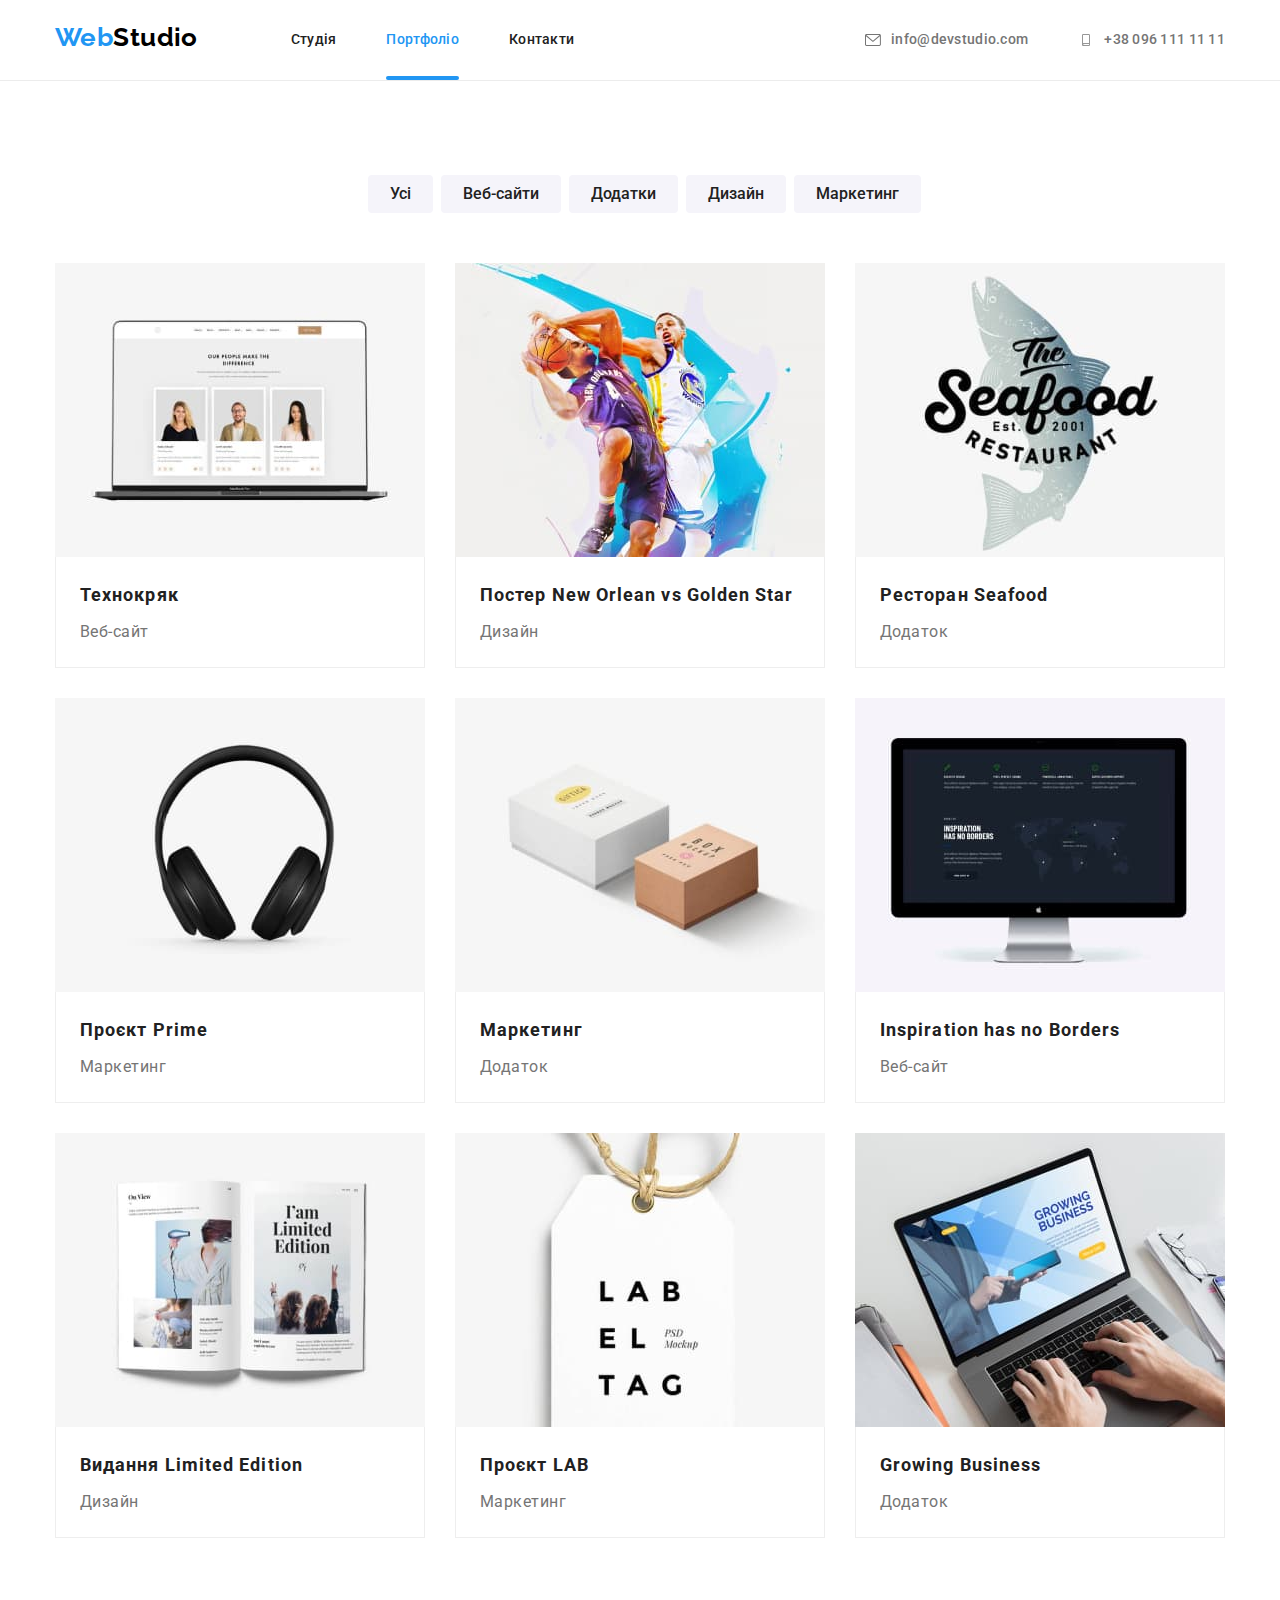
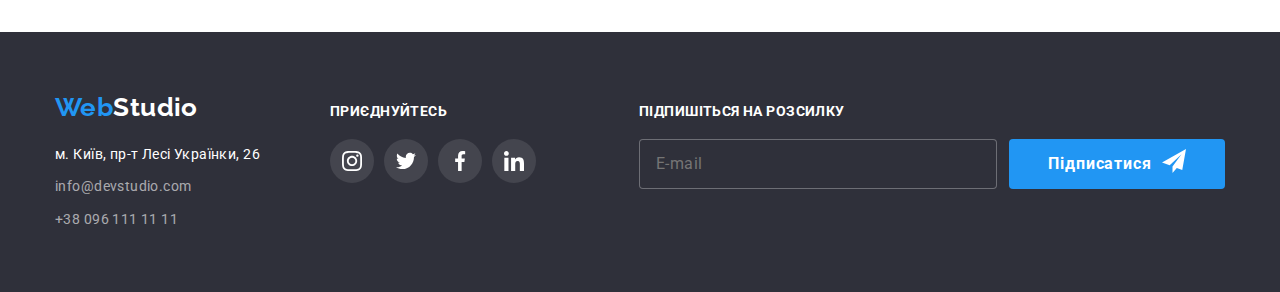
==== portfolio.html @ e869da14 "first commit" ====
<!DOCTYPE html>
<html lang="uk">
  <head>
    <meta charset="UTF-8" />
    <meta http-equiv="X-UA-Compatible" content="IE=edge" />
    <meta name="viewport" content="width=device-width, initial-scale=1.0" />
    <link rel="preconnect" href="https://fonts.googleapis.com">
    <link rel="preconnect" href="https://fonts.gstatic.com" crossorigin>
    <link href="https://fonts.googleapis.com/css2?family=Raleway:wght@700&family=Roboto:wght@400;500;700&display=swap"
        rel="stylesheet">
    <title>Portfolio</title>
    <link rel="stylesheet" href="https://cdnjs.cloudflare.com/ajax/libs/modern-normalize/1.0.0/modern-normalize.min.css" />
    <link rel="stylesheet" href="./css/main.min.css">
    <header class="border">
      <div class="container navigation">
        <nav class="navigation">
          <a href="/index.html" class="logo" lang="en">
            <span class="web">Web</span><span class="studio">Studio</span></a>
          <ul class="site-nav navigation">
            <li class="item">
              <a href="index.html" class="link">Студія</a>
            </li>
            <li class="item">
              <a href="portfolio.html" class="link current">Портфоліо</a>
            </li>
            <li class="item"><a href="" class="link">Контакти</a></li>
          </ul>
        </nav>
        <ul class="nav-contacts navigation">
          <li class="item">
            <a href="mailto:info@devstudio.com" class="link">
              <svg class="envelope" width="16px" height="12px">
                <use href="./img/sprite.svg#icon-envelope"></use>
              </svg>
              info@devstudio.com</a>
          </li>
          <li class="item">
            <a href="tel:+380961111111" class="link">
              <svg viewBox="0 0 100 100" width="16" height="12" class="icon icon-smartphone">
                <use xlink:href="./img/sprite.svg#icon-smartphone"></use>
              </svg>
              +38 096 111 11 11</a>
          </li>
        </ul>
      </div>
    </header>
    <!--Portfolio-->
    <main class="section">
      <div class="container">
      <h1 hidden>Наші роботи</h1>
      <ul class="portfolio-buttons">
        <li><button type="button" class="portfolio-button">Усі</button></li>
        <li><button type="button" class="portfolio-button">Веб-сайти</button></li>
        <li><button type="button" class="portfolio-button">Додатки</button></li>
        <li><button type="button" class="portfolio-button">Дизайн</button></li>
        <li><button type="button" class="portfolio-button">Маркетинг</button></li>
      </ul>
      <ul class="portfolio-container">
        <li class="portfolio-element">
          <a href="" class="portfolio-link">
            <div class="portfolio-image">
          <img src="./img/portfolio-1.jpg" alt="portfolio-1" width="370" />
          <div class="text-focus">
            <p> Ресурс пропонує комплексні пропозиції з різним рівнем функціоналу та сервісів. Все це дозволить відвідувачу отримати
            вичерпні відомості про компанію чи приватну особу.</p>
          </div>
        </div>
          <div class="example">
          <h2 class="example-title">Технокряк</h2>
          <p class="example-text">Веб-сайт</p>
          </div></a>
        </li>
        <li class="portfolio-element">
          <a href="" class="portfolio-link">
            <div class="portfolio-image">
          <img src="./img/portfolio-2.jpg" alt="portfolio-2" width="370" />
        <div class="text-focus">
          <p> Ресурс пропонує комплексні пропозиції з різним рівнем функціоналу та сервісів. Все це дозволить відвідувачу
            отримати
            вичерпні відомості про компанію чи приватну особу.</p>
        </div>
        </div>
          <div class="example">
          <h2 class="example-title">Постер New Orlean vs Golden Star</h2>
          <p class="example-text">Дизайн</p>
          </div></a>
        </li>
        <li class="portfolio-element">
          <a href="" class="portfolio-link">
            <div class="portfolio-image">
          <img src="./img/portfolio-3.jpg" alt="portfolio-3" width="370" />
          
        <div class="text-focus">
          <p> Ресурс пропонує комплексні пропозиції з різним рівнем функціоналу та сервісів. Все це дозволить відвідувачу
            отримати
            вичерпні відомості про компанію чи приватну особу.</p>
        </div>
      </div>
          <div class="example">
          <h2 class="example-title">Ресторан Seafood</h2>
          <p class="example-text">Додаток</p>
          </div></a>
        </li>
        <li class="portfolio-element">
          <a href="" class="portfolio-link">
            <div class="portfolio-image">
          <img src="./img/portfolio-4.jpg" alt="portfolio-4" width="370" />
          <div class="text-focus">
            <p> Ресурс пропонує комплексні пропозиції з різним рівнем функціоналу та сервісів. Все це дозволить відвідувачу
              отримати
              вичерпні відомості про компанію чи приватну особу.</p>
          </div></div>
          <div class="example">
          <h2 class="example-title">Проєкт Prime</h2>
          <p class="example-text">Маркетинг</p>
          </div></a>
        </li>
        <li class="portfolio-element">
          <a href="" class="portfolio-link">
            <div class="portfolio-image">
          <img src="./img/portfolio-5.jpg" alt="portfolio-5" width="370" />
          <div class="text-focus">
            <p> Ресурс пропонує комплексні пропозиції з різним рівнем функціоналу та сервісів. Все це дозволить відвідувачу
              отримати
              вичерпні відомості про компанію чи приватну особу.</p>
          </div></div>
          <div class="example">
          <h2 class="example-title">Маркетинг</h2>
          <p class="example-text">Додаток</p>
          </div></a>
        </li>
        <li class="portfolio-element">
          <a href="" class="portfolio-link">
            <div class="portfolio-image">
          <img src="./img/portfolio-6.jpg" alt="portfolio-6" width="370" />
          <div class="text-focus">
            <p> Ресурс пропонує комплексні пропозиції з різним рівнем функціоналу та сервісів. Все це дозволить відвідувачу
              отримати
              вичерпні відомості про компанію чи приватну особу.</p>
          </div></div>
          <div class="example">
          <h2 class="example-title">Inspiration has no Borders</h2>
          <p class="example-text">Веб-сайт</p>
          </div></a>
        </li>
        <li class="portfolio-element">
          <a href="" class="portfolio-link">
            <div class="portfolio-image">
          <img src="./img/portfolio-7.jpg" alt="portfolio-7" width="370" />
          <div class="text-focus">
            <p> Ресурс пропонує комплексні пропозиції з різним рівнем функціоналу та сервісів. Все це дозволить відвідувачу
              отримати
              вичерпні відомості про компанію чи приватну особу.</p>
          </div></div>
          <div class="example">
          <h2 class="example-title">Видання Limited Edition</h2>
          <p class="example-text">Дизайн</p>
          </div></a>
        </li>
        <li class="portfolio-element">
          <a href="" class="portfolio-link">
            <div class="portfolio-image">
          <img src="./img/portfolio-8.jpg" alt="portfolio-8" width="370" />
          <div class="text-focus">
            <p> Ресурс пропонує комплексні пропозиції з різним рівнем функціоналу та сервісів. Все це дозволить відвідувачу
              отримати
              вичерпні відомості про компанію чи приватну особу.</p>
          </div></div>
          <div class="example">
          <h2 class="example-title">Проєкт LAB</h2>
          <p class="example-text">Маркетинг</p>
          </div></a>
        </li>
        <li class="portfolio-element">
          <a href="" class="portfolio-link">
            <div class="portfolio-image">
          <img src="./img/portfolio-9.jpg" alt="portfolio-9" width="370" />
          <div class="text-focus">
            <p> Ресурс пропонує комплексні пропозиції з різним рівнем функціоналу та сервісів. Все це дозволить відвідувачу
              отримати
              вичерпні відомості про компанію чи приватну особу.</p>
          </div></div>
          <div class="example">
          <h2 class="example-title">Growing Business</h2>
          <p class="example-text">Додаток</p>
          </div></a>
        </li>
      </ul>
      </div>
    </main>
    <!--Contacts-->
    <footer class="footer">
      <div class="container">
        <div class="footer__container">
          <div class="footer__contacts">
            <a href="/index.html" class="footer__logo" lang="en">
              <span class="web">Web</span><span class="footer-studio">Studio</span></a>
            <address>
              <ul>
                <li class="footer__contact">
                  <a href="https://goo.gl/maps/wk6n3xBfWeeEz1HY8" target="_blank" rel="noopener nofollow noreferrer"
                    class="address">
                    м. Київ, пр-т Лесі Українки, 26</a>
                </li>
                <li class="footer__contact">
                  <a href="mailto:info@devstudio.com" class="footer__link">info@devstudio.com</a>
                </li>
                <li class="footer__contact">
                  <a href="tel:+380961111111" class="footer__link">+38 096 111 11 11</a>
                </li>
              </ul>
            </address>
          </div>
          <div class="connect">
            <p class="connect__title">Приєднуйтесь</p>
            <div class="connect__container">
              <ul class="connect__items list">
                <li>
                  <button class="connect__button">
                    <svg class="connect__icon">
                      <use href="./img/sprite.svg#icon-instagram"></use>
                    </svg>
                  </button>
                </li>
                <li>
                  <button class="connect__button">
                    <svg class="connect__icon">
                      <use href="./img/sprite.svg#icon-twitter"></use>
                    </svg>
                  </button>
                </li>
                <li>
                  <button class="connect__button">
                    <svg class="connect__icon">
                      <use href="./img/sprite.svg#icon-facebook"></use>
                    </svg>
                  </button>
                </li>
                <li>
                  <button class="connect__button">
                    <svg class="connect__icon">
                      <use href="./img/sprite.svg#icon-linkedin"></use>
                    </svg>
                  </button>
                </li>
              </ul>
            </div>
          </div>
          <div class="subscribe">
            <p class="connect__title">Підпишіться на розсилку</p>
            <form action="" class="footer__subscription">
              <label for="email"></label>
              <input type="email" name="e-mail" id="e-mail" required placeholder="E-mail" />
              <button type="submit" class="subscribe__btn">
                Підписатися
                <svg width="24" height="24">
                  <use href="./img/sprite.svg#icon-icon-send"></use>
                </svg>
              </button>
            </form>
          </div>
        </div>
      </div>
    </footer>
  </body>
</html>
---- css/main.min.css ----
:root{--primary-text-color: #757575;--title-text-color: #212121;--white-text-color: #ffffff;--accent-color: #2196f3;--primary-background-color: #ffffff;--second-bcg-color: #f5f4fa;--secondary-bcg-studio: #2f303a;--secondary-text-color: #000000}h1,h2,h3,h4,h5,h6,ul,p{margin:0}ul{padding-left:0}body{background-color:var(--primary-background-color);color:var(--primary-text-color);font-family:Roboto,sans-serif;font-size:14px;letter-spacing:.03em}ul{list-style:none}a{text-decoration:none}.container{width:1200px;margin:0 auto;padding-left:15px;padding-right:15px}.section{padding-top:94px;padding-bottom:94px}.button{font-size:16px;font-weight:700;line-height:1.88;display:block;margin:0 auto;padding-top:10px;padding-bottom:10px;background-color:var(--accent-color);font-family:inherit;width:216px;letter-spacing:.06em;color:var(--primary-background-color);border:var(--accent-color);border-radius:4px;cursor:pointer}.border{border-bottom:solid 1px #ececec}.logo{font-size:26px;font-weight:700;line-height:1.19;display:block;font-family:Raleway,sans-serif;-webkit-text-decoration-line:none;text-decoration-line:none;padding-top:19px;padding-bottom:25px}.web{color:var(--accent-color)}.studio{color:var(--secondary-text-color)}.navigation{display:-webkit-box;display:-ms-flexbox;display:flex;-webkit-box-align:center;-ms-flex-align:center;align-items:center}.site-nav .item:not(:last-child){margin-right:50px}.site-nav{margin-left:93px}.site-nav .link{display:-webkit-box;display:-ms-flexbox;display:flex;position:relative;padding-top:32px;padding-bottom:32px;color:var(--title-text-color);font-weight:500;line-height:1.14;letter-spacing:.02em}.site-nav .link:hover,.site-nav .link:focus,.nav-contacts .link:hover,.nav-contacts .link:focus{color:var(--accent-color);-webkit-transition:color 250ms cubic-bezier(0.4, 0, 0.2, 1);transition:color 250ms cubic-bezier(0.4, 0, 0.2, 1)}.link.current::after{content:"";display:block;position:absolute;left:0;bottom:0;width:100%;height:4px;background-color:var(--accent-color);border-radius:2px}.site-nav .link.current{color:var(--accent-color)}.nav-contacts{display:-webkit-box;display:-ms-flexbox;display:flex;margin-left:auto}.nav-contacts .item+.item{margin-left:50px}.nav-contacts .link{display:-webkit-box;display:-ms-flexbox;display:flex;font-weight:500;line-height:1.14;letter-spacing:.02em;-webkit-box-align:center;-ms-flex-align:center;align-items:center;color:var(--primary-text-color)}.nav-contacts .link svg{fill:var(--primary-text-color);margin-right:10px}.nav-contacts .link:hover svg{fill:var(--accent-color)}.hero-section{max-width:1600px;height:600px;margin-left:auto;margin-right:auto;background-position:center;background-image:-webkit-gradient(linear, left top, right top, from(rgba(47, 48, 58, 0.4)), to(rgba(47, 48, 58, 0.4))),url(../img/hero-background.jpg);background-image:linear-gradient(to right, rgba(47, 48, 58, 0.4), rgba(47, 48, 58, 0.4)),url(../img/hero-background.jpg);background-repeat:no-repeat;background-position:center;background-size:cover;background-color:var(--secondary-bcg-studio)}.hero-wrap{padding-top:200px;padding-bottom:200px}.hero-title{font-size:44px;font-weight:900;line-height:1.36;width:696px;text-align:center;letter-spacing:.06em;text-transform:uppercase;color:var(--primary-background-color);margin:0 auto;margin-bottom:30px}.benefits{display:-webkit-box;display:-ms-flexbox;display:flex;gap:30px}.benefits__icon{display:-webkit-box;display:-ms-flexbox;display:flex;margin-bottom:30px;-webkit-box-align:center;-ms-flex-align:center;align-items:center;-webkit-box-pack:center;-ms-flex-pack:center;justify-content:center;width:270px;height:120px;background-color:var(--second-bcg-color)}.benefits__title{font-size:14px;font-weight:700;line-height:1.14;margin-bottom:10px;letter-spacing:.03em;text-transform:uppercase;color:var(--title-text-color)}.benefits__text{font-weight:400;line-height:1.71;letter-spacing:.03em;color:var(--primary-text-color)}.samples{padding-top:0px}.samples__title,.team__title,.clients__title{font-size:36px;font-weight:700;line-height:1.67;margin-bottom:50px;text-align:center;letter-spacing:.03em;color:var(--title-text-color)}.samples__image{display:-webkit-box;display:-ms-flexbox;display:flex;gap:30px}img{display:block;max-width:100%;height:auto}.samples__block{display:block;position:relative}.samples__text{display:-webkit-box;display:-ms-flexbox;display:flex;-webkit-box-pack:center;-ms-flex-pack:center;justify-content:center;-webkit-box-align:center;-ms-flex-align:center;align-items:center;position:absolute;bottom:0;right:0;width:100%;height:70px;font-weight:700;color:var(--primary-background-color);background:rgba(47,48,58,.8);text-transform:uppercase}.team__members{display:-webkit-box;display:-ms-flexbox;display:flex;gap:30px}.team{background-color:var(--second-bcg-color)}.member{padding-top:30px;padding-bottom:30px}.member__title{font-size:16px;font-weight:500;line-height:1.19;display:block;margin-bottom:10px;letter-spacing:.03em;text-align:center;color:var(--title-text-color)}.member__position{font-size:16px;font-weight:400;line-height:1.19;display:block;margin-bottom:16px;letter-spacing:.03em;text-align:center;color:var(--primary-text-color)}.team__item{background-color:var(--primary-background-color);-webkit-box-shadow:0px 1px 3px rgba(0,0,0,.12),0px 1px 1px rgba(0,0,0,.14),0px 2px 1px rgba(0,0,0,.2);box-shadow:0px 1px 3px rgba(0,0,0,.12),0px 1px 1px rgba(0,0,0,.14),0px 2px 1px rgba(0,0,0,.2);border-radius:0px 0px 4px 4px}.social{display:-webkit-box;display:-ms-flexbox;display:flex;-webkit-box-pack:center;-ms-flex-pack:center;justify-content:center}.social__icon{display:-webkit-box;display:-ms-flexbox;display:flex;-webkit-box-align:center;-ms-flex-align:center;align-items:center}.social__icon:not(:first-child){margin-left:10px}.social__link{display:-webkit-box;display:-ms-flexbox;display:flex;width:44px;height:44px;background:var(--primary-background-color);border-radius:50%;-webkit-box-pack:center;-ms-flex-pack:center;justify-content:center}.social__link:hover{background-color:var(--accent-color);-webkit-transition:background-color 250ms cubic-bezier(0.4, 0, 0.2, 1);transition:background-color 250ms cubic-bezier(0.4, 0, 0.2, 1)}.social__link svg{fill:#afb1b8}.social__link:hover svg{fill:var(--primary-background-color);-webkit-transition:fill 250ms cubic-bezier(0.4, 0, 0.2, 1);transition:fill 250ms cubic-bezier(0.4, 0, 0.2, 1)}.clients{display:-webkit-box;display:-ms-flexbox;display:flex;-webkit-box-pack:center;-ms-flex-pack:center;justify-content:center}.clients__logo{display:-webkit-box;display:-ms-flexbox;display:flex;-webkit-box-pack:center;-ms-flex-pack:center;justify-content:center;-webkit-box-align:center;-ms-flex-align:center;align-items:center;margin-right:30px;width:170px;height:92px;border:1px solid #afb1b8;border-radius:3px}.clients__logo svg{fill:#afb1b8}.clients__logo:hover{border:1px solid var(--accent-color);-webkit-transition:border 250ms cubic-bezier(0.4, 0, 0.2, 1);transition:border 250ms cubic-bezier(0.4, 0, 0.2, 1)}.clients__logo:hover svg,.clients__logo:focus svg{fill:var(--accent-color);-webkit-transition:fill 250ms cubic-bezier(0.4, 0, 0.2, 1);transition:fill 250ms cubic-bezier(0.4, 0, 0.2, 1)}.clients__logo.current svg{color:var(--accent-color)}.footer__logo{font-size:26px;font-weight:700;line-height:1.19;display:block;margin-bottom:20px;font-family:Raleway,sans-serif;-webkit-text-decoration-line:none;text-decoration-line:none}.footer-studio{color:var(--primary-background-color)}.footer__container{display:-webkit-box;display:-ms-flexbox;display:flex;-webkit-box-align:baseline;-ms-flex-align:baseline;align-items:baseline}.footer{background-color:#2f303a;padding-top:60px;padding-bottom:60px}.footer__contact{margin-bottom:9px}.footer__contact:last-child{margin-bottom:0}.address{font-style:normal;font-weight:400;line-height:1.71;letter-spacing:.03em;color:var(--primary-background-color)}.footer__link{font-style:normal;font-weight:400;line-height:1.71;letter-spacing:.03em;color:rgba(255,255,255,.6);text-decoration:none}.footer__link .link:hover,.footer__link .link:focus{color:var(--primary-bcg-color)}.connect{margin-left:70px}.connect__container{display:-webkit-box;display:-ms-flexbox;display:flex;width:205px;height:45px;margin-top:20px}.connect__items{display:-webkit-box;display:-ms-flexbox;display:flex;gap:10px}.connect__title{display:block;margin-bottom:20px;font-weight:700;color:var(--primary-background-color);text-transform:uppercase}.connect__icon{height:20px;width:20px;fill:#fff}.connect__button{display:-webkit-box;display:-ms-flexbox;display:flex;-webkit-box-align:center;-ms-flex-align:center;align-items:center;-webkit-box-pack:center;-ms-flex-pack:center;justify-content:center;width:44px;height:44px;border:0px;border-radius:50%;background-color:rgba(255,255,255,.1);-webkit-transition:background-color 250ms cubic-bezier(0.4, 0, 0.2, 1),color 250ms cubic-bezier(0.4, 0, 0.2, 1);transition:background-color 250ms cubic-bezier(0.4, 0, 0.2, 1),color 250ms cubic-bezier(0.4, 0, 0.2, 1)}.connect__button:hover,.connect__button:focus{background-color:var(--accent-color)}.backdrop{position:fixed;top:0;left:0;width:100%;height:100%;background-color:rgba(0,0,0,.2);opacity:1;-webkit-transition:opacity 250ms cubic-bezier(0.4, 0, 0.2, 1);transition:opacity 250ms cubic-bezier(0.4, 0, 0.2, 1)}.backdrop.is-hidden{visibility:hidden;pointer-events:none;-webkit-transition:visibility 250ms cubic-bezier(0.4, 0, 0.2, 1);transition:visibility 250ms cubic-bezier(0.4, 0, 0.2, 1)}.backdrop.is-hidden .modal{-webkit-transform:translate(-50%, -50%) scale(0.9);transform:translate(-50%, -50%) scale(0.9)}.modal{position:absolute;top:50%;left:50%;min-width:528px;min-height:581px;padding:40px;background-color:var(--primary-background-color);border-radius:4px;-webkit-transform:translate(-50%, -50%) scale(1);transform:translate(-50%, -50%) scale(1);-webkit-transition:-webkit-transform 250ms cubic-bezier(0.4, 0, 0.2, 1);transition:-webkit-transform 250ms cubic-bezier(0.4, 0, 0.2, 1);transition:transform 250ms cubic-bezier(0.4, 0, 0.2, 1);transition:transform 250ms cubic-bezier(0.4, 0, 0.2, 1), -webkit-transform 250ms cubic-bezier(0.4, 0, 0.2, 1)}.modal-title{display:block;margin-bottom:12px;font-size:20px;font-weight:700;line-height:1.15;letter-spacing:.03em;text-align:center;color:#212121}.close-button{position:absolute;top:8px;right:8px;width:30px;height:30px;border-radius:50%;display:-webkit-box;display:-ms-flexbox;display:flex;-webkit-box-pack:center;-ms-flex-pack:center;justify-content:center;-webkit-box-align:center;-ms-flex-align:center;align-items:center;cursor:pointer;background:var(--primary-background-color);border:1px solid rgba(0,0,0,.1)}.close-button:hover,.close-button:focus{background:var(--accent-color)}.form-element{display:-webkit-box;display:-ms-flexbox;display:flex;-webkit-box-orient:vertical;-webkit-box-direction:normal;-ms-flex-direction:column;flex-direction:column;margin-bottom:10px;font-family:Roboto;font-size:12px;line-height:1.17;letter-spacing:.01em;text-align:left}.form-element label{margin-bottom:4px}.form-element input,textarea{height:40px;border:1px solid rgba(33,33,33,.2);border-radius:4px;padding-left:42px;outline:none;width:100%}.form-element input:focus{border:1px solid var(--accent-color);-webkit-transition:border 250ms cubic-bezier(0.4, 0, 0.2, 1);transition:border 250ms cubic-bezier(0.4, 0, 0.2, 1)}.form-element input:focus+svg{fill:var(--accent-color);-webkit-transition:fill 250ms cubic-bezier(0.4, 0, 0.2, 1);transition:fill 250ms cubic-bezier(0.4, 0, 0.2, 1)}.form-element textarea:focus{border:1px solid var(--accent-color);-webkit-transition:border 250ms cubic-bezier(0.4, 0, 0.2, 1);transition:border 250ms cubic-bezier(0.4, 0, 0.2, 1)}.input-wrap{position:relative}.input-wrap svg{position:absolute;top:50%;left:12px;-webkit-transform:translateY(-50%);transform:translateY(-50%)}.comment{height:120px;resize:none;padding-left:16px;padding-top:12px;padding-right:16px;padding-bottom:12px}.submit-btn{display:block;margin:0 auto;padding-top:10px;padding-bottom:10px;background-color:#188ce8;font-family:inherit;font-weight:700;font-size:16px;line-height:1.88;width:200px;letter-spacing:.06em;color:var(--primary-background-color);border:#188ce8;border-radius:4px;cursor:pointer}.accept{display:-webkit-box;display:-ms-flexbox;display:flex;-webkit-box-pack:center;-ms-flex-pack:center;justify-content:center;-webkit-box-align:center;-ms-flex-align:center;align-items:center;margin-top:20px;margin-bottom:30px}.conditions{display:block;margin-left:8px;color:var(--accent-color);text-decoration:underline}.visually-hidden{position:absolute;white-space:nowrap;width:1px;height:1px;overflow:hidden;border:0;padding:0;clip:rect(0 0 0 0);-webkit-clip-path:inset(50%);clip-path:inset(50%);margin:-1px}.checkbox{display:-webkit-box;display:-ms-flexbox;display:flex;-webkit-box-align:center;-ms-flex-align:center;align-items:center;margin-right:8px;border:2px solid var(--title-text-color);width:16px;height:15px;border-radius:3px;fill:var(--white-text-color)}.div-conditions{display:-webkit-box;display:-ms-flexbox;display:flex;-webkit-box-align:center;-ms-flex-align:center;align-items:center;-webkit-box-pack:center;-ms-flex-pack:center;justify-content:center}.accept input:checked+label .checkbox{background:var(--accent-color);border:2px solid var(--accent-color);fill:var(--primary-background-color)}.subscribe{margin-left:auto}.footer__subscription{display:-webkit-box;display:-ms-flexbox;display:flex}.footer__subscription input{margin-right:12px;padding-left:16px;width:358px;height:50px;font-family:Roboto;font-size:16px;line-height:1.25;letter-spacing:.03em;text-align:left;background:var(--secondary-bcg-studio);color:rgba(255,255,255,.6);border:1px solid rgba(255,255,255,.3);border-radius:4px;outline:none}.subscribe__btn{display:-webkit-box;display:-ms-flexbox;display:flex;text-align:center;-webkit-box-pack:center;-ms-flex-pack:center;justify-content:center;margin:0 auto;padding-top:10px;padding-bottom:10px;background-color:var(--accent-color);font-family:inherit;font-weight:700;font-size:16px;line-height:1.88;width:216px;letter-spacing:.06em;color:var(--primary-background-color);border:var(--accent-color);border-radius:4px;cursor:pointer;fill:var(--primary-background-color)}.subscribe__btn svg{margin-left:10px}.portfolio-button{font-size:16px;font-weight:500;line-height:1.62;color:var(--title-text-color);background:var(--second-bcg-color);border:var(--second-bcg-color);border-radius:4px;cursor:pointer;-webkit-transition:background-color 250ms cubic-bezier(0.4, 0, 0.2, 1),color 250ms cubic-bezier(0.4, 0, 0.2, 1);transition:background-color 250ms cubic-bezier(0.4, 0, 0.2, 1),color 250ms cubic-bezier(0.4, 0, 0.2, 1)}.portfolio-button{margin-left:8px;padding-top:6px;padding-bottom:6px;padding-left:22px;padding-right:22px}.portfolio-button:hover,.portfolio-button:focus{background-color:var(--accent-color);color:var(--primary-background-color);border:var(--accent-color)}.portfolio-button:hover,.portfolio-button:focus{-webkit-box-shadow:0 2px 2px 0 rgba(0,0,0,.12),0 1px 2px 0 rgba(0,0,0,.08),0 3px 1px 0 rgba(0,0,0,.1);box-shadow:0 2px 2px 0 rgba(0,0,0,.12),0 1px 2px 0 rgba(0,0,0,.08),0 3px 1px 0 rgba(0,0,0,.1)}.portfolio-buttons{display:-webkit-box;display:-ms-flexbox;display:flex;margin-bottom:50px;-webkit-box-align:center;-ms-flex-align:center;align-items:center;-webkit-box-pack:center;-ms-flex-pack:center;justify-content:center}.portfolio-container{display:-webkit-box;display:-ms-flexbox;display:flex;-ms-flex-wrap:wrap;flex-wrap:wrap;gap:30px}.portfolio-link{display:block;overflow:hidden}.portfolio-link:hover{-webkit-box-shadow:1px 4px 6px 0 rgba(0,0,0,.1607843137),0 4px 4px 0 rgba(0,0,0,.0588235294),0 1px 1px 0 rgba(0,0,0,.1215686275);box-shadow:1px 4px 6px 0 rgba(0,0,0,.1607843137),0 4px 4px 0 rgba(0,0,0,.0588235294),0 1px 1px 0 rgba(0,0,0,.1215686275)}.portfolio-image{display:block;position:relative;overflow:hidden}.text-focus{display:-webkit-box;display:-ms-flexbox;display:flex;-webkit-box-pack:center;-ms-flex-pack:center;justify-content:center;-webkit-box-align:center;-ms-flex-align:center;align-items:center;position:absolute;bottom:0;right:0;width:100%;height:100%;padding-left:24px;padding-right:24px;font-size:18px;line-height:1.56;letter-spacing:.03em;color:var(--primary-background-color);background:rgba(33,150,243,.9);-webkit-transform:translateY(100%);transform:translateY(100%);-webkit-transition:-webkit-transform 250ms cubic-bezier(0.4, 0, 0.2, 1);transition:-webkit-transform 250ms cubic-bezier(0.4, 0, 0.2, 1);transition:transform 250ms cubic-bezier(0.4, 0, 0.2, 1);transition:transform 250ms cubic-bezier(0.4, 0, 0.2, 1), -webkit-transform 250ms cubic-bezier(0.4, 0, 0.2, 1)}.portfolio-link:hover .text-focus{-webkit-transform:translateY(0);transform:translateY(0)}.text-focus:hover{opacity:1}.portfolio-element{width:370px}.example{padding-top:20px;padding-left:24px;padding-right:24px;padding-bottom:20px;border-left:solid 1px #eee;border-bottom:solid 1px #eee;border-right:solid 1px #eee}.example-title{font-size:18px;font-weight:700;line-height:2;margin-bottom:4px;letter-spacing:.06em;color:var(--title-text-color)}.example-text{font-size:16px;line-height:1.87;letter-spacing:.03em;color:var(--primary-text-color)}/*# sourceMappingURL=main.min.css.map */
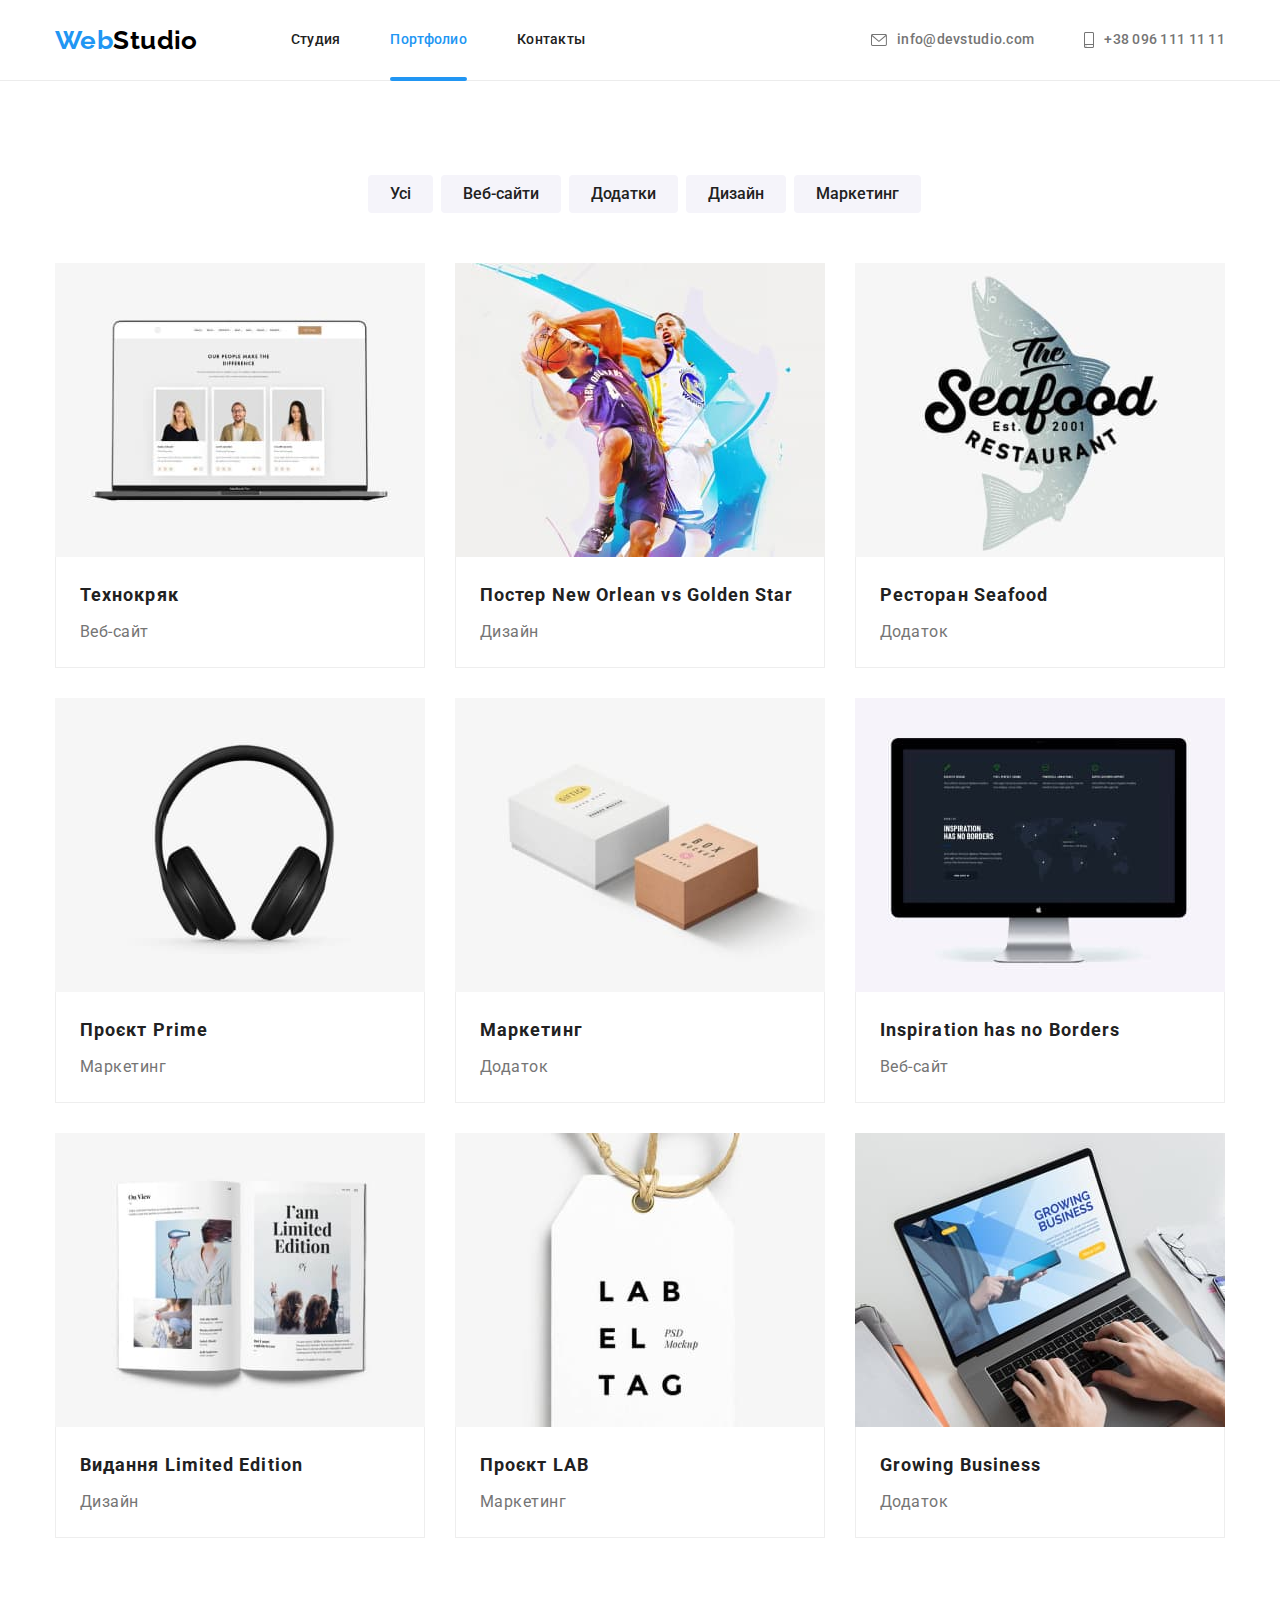
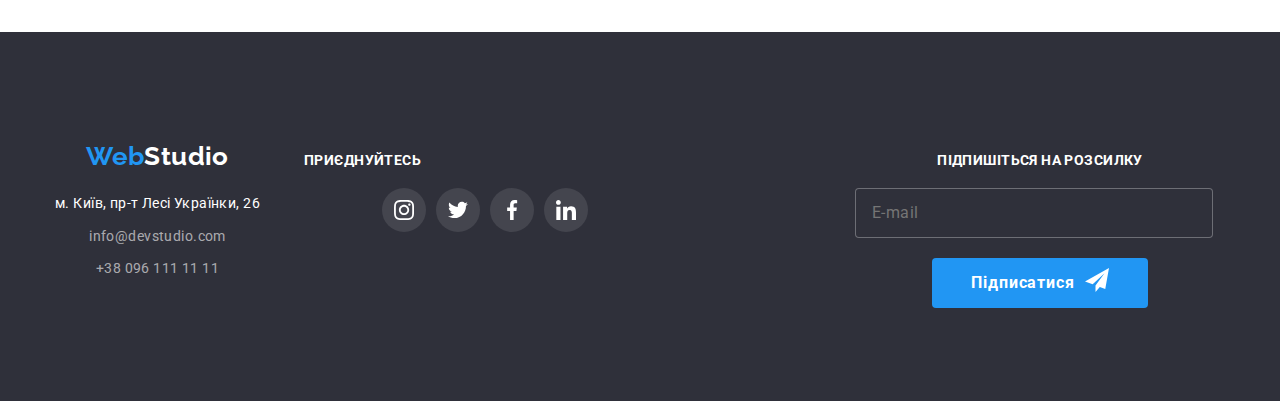
==== commit ac1298bb: "fixed some" ====
--- a/portfolio.html
+++ b/portfolio.html
@@ -11,37 +11,74 @@
     <title>Portfolio</title>
     <link rel="stylesheet" href="https://cdnjs.cloudflare.com/ajax/libs/modern-normalize/1.0.0/modern-normalize.min.css" />
     <link rel="stylesheet" href="./css/main.min.css">
-    <header class="border">
-      <div class="container navigation">
-        <nav class="navigation">
-          <a href="/index.html" class="logo" lang="en">
-            <span class="web">Web</span><span class="studio">Studio</span></a>
-          <ul class="site-nav navigation">
-            <li class="item">
-              <a href="index.html" class="link">Студія</a>
-            </li>
-            <li class="item">
-              <a href="portfolio.html" class="link current">Портфоліо</a>
-            </li>
-            <li class="item"><a href="" class="link">Контакти</a></li>
+    <header class="header">
+      <div class="container header__section">
+        <nav class="header__nav">
+          <a class="header__logo logo link" href="./index.html">Web<span class="header__logo--black">Studio</span></a>
+          <ul class="nav list">
+            <li class="nav__item">
+              <a class="nav__link link" href="./index.html">Студия</a>
+            </li>
+            <li class="nav__item">
+              <a class="nav__link link nav__link--current" href="./portfolio.html">Портфолио</a>
+            </li>
+            <li class="nav__item">
+              <a class="nav__link link" href="">Контакты</a>
+            </li>
           </ul>
         </nav>
-        <ul class="nav-contacts navigation">
-          <li class="item">
-            <a href="mailto:info@devstudio.com" class="link">
-              <svg class="envelope" width="16px" height="12px">
+        <ul class="header-contact header-contack__list list">
+          <li class="header-contact__item">
+            <a class="header-contact__link link" href="mailto:info@devstudio.com"><svg class="header-contact__icon"
+                width="16" height="12">
                 <use href="./img/sprite.svg#icon-envelope"></use>
               </svg>
               info@devstudio.com</a>
           </li>
-          <li class="item">
-            <a href="tel:+380961111111" class="link">
-              <svg viewBox="0 0 100 100" width="16" height="12" class="icon icon-smartphone">
-                <use xlink:href="./img/sprite.svg#icon-smartphone"></use>
+          <li class="header-contact__item">
+            <a class="header-contact__link link" href="tel:+380961111111"><svg class="header-contact__icon" width="10"
+                height="16">
+                <use href="./img/sprite.svg#icon-smartphone"></use>
               </svg>
               +38 096 111 11 11</a>
           </li>
         </ul>
+        <button class="menu-open" data-menu-open>
+          <svg class="menu-burger" width="40" height="40">
+            <use href="./img/sprite.svg#icon-menu_40px"></use>
+          </svg>
+        </button>
+      </div>
+      <div class="mob-menu flex is-hidden" data-menu>
+        <div>
+          <button class="menu-close" data-menu-close>
+            <svg class="menu-close" width="40" height="40">
+              <use href="./img/sprite.svg#icon-close_40px"></use>
+            </svg>
+          </button>
+          <ul class="mob-menu-list list">
+            <li class="mob-menu-list__item">
+              <a class="mob-menu-list__link link mob-menu-list__link--current" href="./index.html">Студия</a>
+            </li>
+            <li class="mob-menu-list__item">
+              <a class="mob-menu-list__link link" href="./portfolio.html">Портфолио</a>
+            </li>
+            <li class="mob-menu-list__item">
+              <a class="mob-menu-list__link link" href="">Контакты</a>
+            </li>
+          </ul>
+        </div>
+        <div class="mob-menu-list__down">
+          <a class="mob-menu-list__tell link" href="tel:+380961111111">
+            +38 096 111 11 11</a>
+          <a class="mob-menu-list__mail link" href="mailto:info@devstudio.com">info@devstudio.com</a>
+          <ul class="mob-menu-list__social list">
+            <li class="mob-menu-list__social-item">Instagram</li>
+            <li class="mob-menu-list__social-item">Twitter</li>
+            <li class="mob-menu-list__social-item">Facebook</li>
+            <li class="mob-menu-list__social-item">LinkedIn</li>
+          </ul>
+        </div>
       </div>
     </header>
     <!--Portfolio-->
--- a/css/main.min.css
+++ b/css/main.min.css
@@ -1 +1 @@
-:root{--primary-text-color: #757575;--title-text-color: #212121;--white-text-color: #ffffff;--accent-color: #2196f3;--primary-background-color: #ffffff;--second-bcg-color: #f5f4fa;--secondary-bcg-studio: #2f303a;--secondary-text-color: #000000}h1,h2,h3,h4,h5,h6,ul,p{margin:0}ul{padding-left:0}body{background-color:var(--primary-background-color);color:var(--primary-text-color);font-family:Roboto,sans-serif;font-size:14px;letter-spacing:.03em}ul{list-style:none}a{text-decoration:none}.container{width:1200px;margin:0 auto;padding-left:15px;padding-right:15px}.section{padding-top:94px;padding-bottom:94px}.button{font-size:16px;font-weight:700;line-height:1.88;display:block;margin:0 auto;padding-top:10px;padding-bottom:10px;background-color:var(--accent-color);font-family:inherit;width:216px;letter-spacing:.06em;color:var(--primary-background-color);border:var(--accent-color);border-radius:4px;cursor:pointer}.border{border-bottom:solid 1px #ececec}.logo{font-size:26px;font-weight:700;line-height:1.19;display:block;font-family:Raleway,sans-serif;-webkit-text-decoration-line:none;text-decoration-line:none;padding-top:19px;padding-bottom:25px}.web{color:var(--accent-color)}.studio{color:var(--secondary-text-color)}.navigation{display:-webkit-box;display:-ms-flexbox;display:flex;-webkit-box-align:center;-ms-flex-align:center;align-items:center}.site-nav .item:not(:last-child){margin-right:50px}.site-nav{margin-left:93px}.site-nav .link{display:-webkit-box;display:-ms-flexbox;display:flex;position:relative;padding-top:32px;padding-bottom:32px;color:var(--title-text-color);font-weight:500;line-height:1.14;letter-spacing:.02em}.site-nav .link:hover,.site-nav .link:focus,.nav-contacts .link:hover,.nav-contacts .link:focus{color:var(--accent-color);-webkit-transition:color 250ms cubic-bezier(0.4, 0, 0.2, 1);transition:color 250ms cubic-bezier(0.4, 0, 0.2, 1)}.link.current::after{content:"";display:block;position:absolute;left:0;bottom:0;width:100%;height:4px;background-color:var(--accent-color);border-radius:2px}.site-nav .link.current{color:var(--accent-color)}.nav-contacts{display:-webkit-box;display:-ms-flexbox;display:flex;margin-left:auto}.nav-contacts .item+.item{margin-left:50px}.nav-contacts .link{display:-webkit-box;display:-ms-flexbox;display:flex;font-weight:500;line-height:1.14;letter-spacing:.02em;-webkit-box-align:center;-ms-flex-align:center;align-items:center;color:var(--primary-text-color)}.nav-contacts .link svg{fill:var(--primary-text-color);margin-right:10px}.nav-contacts .link:hover svg{fill:var(--accent-color)}.hero-section{max-width:1600px;height:600px;margin-left:auto;margin-right:auto;background-position:center;background-image:-webkit-gradient(linear, left top, right top, from(rgba(47, 48, 58, 0.4)), to(rgba(47, 48, 58, 0.4))),url(../img/hero-background.jpg);background-image:linear-gradient(to right, rgba(47, 48, 58, 0.4), rgba(47, 48, 58, 0.4)),url(../img/hero-background.jpg);background-repeat:no-repeat;background-position:center;background-size:cover;background-color:var(--secondary-bcg-studio)}.hero-wrap{padding-top:200px;padding-bottom:200px}.hero-title{font-size:44px;font-weight:900;line-height:1.36;width:696px;text-align:center;letter-spacing:.06em;text-transform:uppercase;color:var(--primary-background-color);margin:0 auto;margin-bottom:30px}.benefits{display:-webkit-box;display:-ms-flexbox;display:flex;gap:30px}.benefits__icon{display:-webkit-box;display:-ms-flexbox;display:flex;margin-bottom:30px;-webkit-box-align:center;-ms-flex-align:center;align-items:center;-webkit-box-pack:center;-ms-flex-pack:center;justify-content:center;width:270px;height:120px;background-color:var(--second-bcg-color)}.benefits__title{font-size:14px;font-weight:700;line-height:1.14;margin-bottom:10px;letter-spacing:.03em;text-transform:uppercase;color:var(--title-text-color)}.benefits__text{font-weight:400;line-height:1.71;letter-spacing:.03em;color:var(--primary-text-color)}.samples{padding-top:0px}.samples__title,.team__title,.clients__title{font-size:36px;font-weight:700;line-height:1.67;margin-bottom:50px;text-align:center;letter-spacing:.03em;color:var(--title-text-color)}.samples__image{display:-webkit-box;display:-ms-flexbox;display:flex;gap:30px}img{display:block;max-width:100%;height:auto}.samples__block{display:block;position:relative}.samples__text{display:-webkit-box;display:-ms-flexbox;display:flex;-webkit-box-pack:center;-ms-flex-pack:center;justify-content:center;-webkit-box-align:center;-ms-flex-align:center;align-items:center;position:absolute;bottom:0;right:0;width:100%;height:70px;font-weight:700;color:var(--primary-background-color);background:rgba(47,48,58,.8);text-transform:uppercase}.team__members{display:-webkit-box;display:-ms-flexbox;display:flex;gap:30px}.team{background-color:var(--second-bcg-color)}.member{padding-top:30px;padding-bottom:30px}.member__title{font-size:16px;font-weight:500;line-height:1.19;display:block;margin-bottom:10px;letter-spacing:.03em;text-align:center;color:var(--title-text-color)}.member__position{font-size:16px;font-weight:400;line-height:1.19;display:block;margin-bottom:16px;letter-spacing:.03em;text-align:center;color:var(--primary-text-color)}.team__item{background-color:var(--primary-background-color);-webkit-box-shadow:0px 1px 3px rgba(0,0,0,.12),0px 1px 1px rgba(0,0,0,.14),0px 2px 1px rgba(0,0,0,.2);box-shadow:0px 1px 3px rgba(0,0,0,.12),0px 1px 1px rgba(0,0,0,.14),0px 2px 1px rgba(0,0,0,.2);border-radius:0px 0px 4px 4px}.social{display:-webkit-box;display:-ms-flexbox;display:flex;-webkit-box-pack:center;-ms-flex-pack:center;justify-content:center}.social__icon{display:-webkit-box;display:-ms-flexbox;display:flex;-webkit-box-align:center;-ms-flex-align:center;align-items:center}.social__icon:not(:first-child){margin-left:10px}.social__link{display:-webkit-box;display:-ms-flexbox;display:flex;width:44px;height:44px;background:var(--primary-background-color);border-radius:50%;-webkit-box-pack:center;-ms-flex-pack:center;justify-content:center}.social__link:hover{background-color:var(--accent-color);-webkit-transition:background-color 250ms cubic-bezier(0.4, 0, 0.2, 1);transition:background-color 250ms cubic-bezier(0.4, 0, 0.2, 1)}.social__link svg{fill:#afb1b8}.social__link:hover svg{fill:var(--primary-background-color);-webkit-transition:fill 250ms cubic-bezier(0.4, 0, 0.2, 1);transition:fill 250ms cubic-bezier(0.4, 0, 0.2, 1)}.clients{display:-webkit-box;display:-ms-flexbox;display:flex;-webkit-box-pack:center;-ms-flex-pack:center;justify-content:center}.clients__logo{display:-webkit-box;display:-ms-flexbox;display:flex;-webkit-box-pack:center;-ms-flex-pack:center;justify-content:center;-webkit-box-align:center;-ms-flex-align:center;align-items:center;margin-right:30px;width:170px;height:92px;border:1px solid #afb1b8;border-radius:3px}.clients__logo svg{fill:#afb1b8}.clients__logo:hover{border:1px solid var(--accent-color);-webkit-transition:border 250ms cubic-bezier(0.4, 0, 0.2, 1);transition:border 250ms cubic-bezier(0.4, 0, 0.2, 1)}.clients__logo:hover svg,.clients__logo:focus svg{fill:var(--accent-color);-webkit-transition:fill 250ms cubic-bezier(0.4, 0, 0.2, 1);transition:fill 250ms cubic-bezier(0.4, 0, 0.2, 1)}.clients__logo.current svg{color:var(--accent-color)}.footer__logo{font-size:26px;font-weight:700;line-height:1.19;display:block;margin-bottom:20px;font-family:Raleway,sans-serif;-webkit-text-decoration-line:none;text-decoration-line:none}.footer-studio{color:var(--primary-background-color)}.footer__container{display:-webkit-box;display:-ms-flexbox;display:flex;-webkit-box-align:baseline;-ms-flex-align:baseline;align-items:baseline}.footer{background-color:#2f303a;padding-top:60px;padding-bottom:60px}.footer__contact{margin-bottom:9px}.footer__contact:last-child{margin-bottom:0}.address{font-style:normal;font-weight:400;line-height:1.71;letter-spacing:.03em;color:var(--primary-background-color)}.footer__link{font-style:normal;font-weight:400;line-height:1.71;letter-spacing:.03em;color:rgba(255,255,255,.6);text-decoration:none}.footer__link .link:hover,.footer__link .link:focus{color:var(--primary-bcg-color)}.connect{margin-left:70px}.connect__container{display:-webkit-box;display:-ms-flexbox;display:flex;width:205px;height:45px;margin-top:20px}.connect__items{display:-webkit-box;display:-ms-flexbox;display:flex;gap:10px}.connect__title{display:block;margin-bottom:20px;font-weight:700;color:var(--primary-background-color);text-transform:uppercase}.connect__icon{height:20px;width:20px;fill:#fff}.connect__button{display:-webkit-box;display:-ms-flexbox;display:flex;-webkit-box-align:center;-ms-flex-align:center;align-items:center;-webkit-box-pack:center;-ms-flex-pack:center;justify-content:center;width:44px;height:44px;border:0px;border-radius:50%;background-color:rgba(255,255,255,.1);-webkit-transition:background-color 250ms cubic-bezier(0.4, 0, 0.2, 1),color 250ms cubic-bezier(0.4, 0, 0.2, 1);transition:background-color 250ms cubic-bezier(0.4, 0, 0.2, 1),color 250ms cubic-bezier(0.4, 0, 0.2, 1)}.connect__button:hover,.connect__button:focus{background-color:var(--accent-color)}.backdrop{position:fixed;top:0;left:0;width:100%;height:100%;background-color:rgba(0,0,0,.2);opacity:1;-webkit-transition:opacity 250ms cubic-bezier(0.4, 0, 0.2, 1);transition:opacity 250ms cubic-bezier(0.4, 0, 0.2, 1)}.backdrop.is-hidden{visibility:hidden;pointer-events:none;-webkit-transition:visibility 250ms cubic-bezier(0.4, 0, 0.2, 1);transition:visibility 250ms cubic-bezier(0.4, 0, 0.2, 1)}.backdrop.is-hidden .modal{-webkit-transform:translate(-50%, -50%) scale(0.9);transform:translate(-50%, -50%) scale(0.9)}.modal{position:absolute;top:50%;left:50%;min-width:528px;min-height:581px;padding:40px;background-color:var(--primary-background-color);border-radius:4px;-webkit-transform:translate(-50%, -50%) scale(1);transform:translate(-50%, -50%) scale(1);-webkit-transition:-webkit-transform 250ms cubic-bezier(0.4, 0, 0.2, 1);transition:-webkit-transform 250ms cubic-bezier(0.4, 0, 0.2, 1);transition:transform 250ms cubic-bezier(0.4, 0, 0.2, 1);transition:transform 250ms cubic-bezier(0.4, 0, 0.2, 1), -webkit-transform 250ms cubic-bezier(0.4, 0, 0.2, 1)}.modal-title{display:block;margin-bottom:12px;font-size:20px;font-weight:700;line-height:1.15;letter-spacing:.03em;text-align:center;color:#212121}.close-button{position:absolute;top:8px;right:8px;width:30px;height:30px;border-radius:50%;display:-webkit-box;display:-ms-flexbox;display:flex;-webkit-box-pack:center;-ms-flex-pack:center;justify-content:center;-webkit-box-align:center;-ms-flex-align:center;align-items:center;cursor:pointer;background:var(--primary-background-color);border:1px solid rgba(0,0,0,.1)}.close-button:hover,.close-button:focus{background:var(--accent-color)}.form-element{display:-webkit-box;display:-ms-flexbox;display:flex;-webkit-box-orient:vertical;-webkit-box-direction:normal;-ms-flex-direction:column;flex-direction:column;margin-bottom:10px;font-family:Roboto;font-size:12px;line-height:1.17;letter-spacing:.01em;text-align:left}.form-element label{margin-bottom:4px}.form-element input,textarea{height:40px;border:1px solid rgba(33,33,33,.2);border-radius:4px;padding-left:42px;outline:none;width:100%}.form-element input:focus{border:1px solid var(--accent-color);-webkit-transition:border 250ms cubic-bezier(0.4, 0, 0.2, 1);transition:border 250ms cubic-bezier(0.4, 0, 0.2, 1)}.form-element input:focus+svg{fill:var(--accent-color);-webkit-transition:fill 250ms cubic-bezier(0.4, 0, 0.2, 1);transition:fill 250ms cubic-bezier(0.4, 0, 0.2, 1)}.form-element textarea:focus{border:1px solid var(--accent-color);-webkit-transition:border 250ms cubic-bezier(0.4, 0, 0.2, 1);transition:border 250ms cubic-bezier(0.4, 0, 0.2, 1)}.input-wrap{position:relative}.input-wrap svg{position:absolute;top:50%;left:12px;-webkit-transform:translateY(-50%);transform:translateY(-50%)}.comment{height:120px;resize:none;padding-left:16px;padding-top:12px;padding-right:16px;padding-bottom:12px}.submit-btn{display:block;margin:0 auto;padding-top:10px;padding-bottom:10px;background-color:#188ce8;font-family:inherit;font-weight:700;font-size:16px;line-height:1.88;width:200px;letter-spacing:.06em;color:var(--primary-background-color);border:#188ce8;border-radius:4px;cursor:pointer}.accept{display:-webkit-box;display:-ms-flexbox;display:flex;-webkit-box-pack:center;-ms-flex-pack:center;justify-content:center;-webkit-box-align:center;-ms-flex-align:center;align-items:center;margin-top:20px;margin-bottom:30px}.conditions{display:block;margin-left:8px;color:var(--accent-color);text-decoration:underline}.visually-hidden{position:absolute;white-space:nowrap;width:1px;height:1px;overflow:hidden;border:0;padding:0;clip:rect(0 0 0 0);-webkit-clip-path:inset(50%);clip-path:inset(50%);margin:-1px}.checkbox{display:-webkit-box;display:-ms-flexbox;display:flex;-webkit-box-align:center;-ms-flex-align:center;align-items:center;margin-right:8px;border:2px solid var(--title-text-color);width:16px;height:15px;border-radius:3px;fill:var(--white-text-color)}.div-conditions{display:-webkit-box;display:-ms-flexbox;display:flex;-webkit-box-align:center;-ms-flex-align:center;align-items:center;-webkit-box-pack:center;-ms-flex-pack:center;justify-content:center}.accept input:checked+label .checkbox{background:var(--accent-color);border:2px solid var(--accent-color);fill:var(--primary-background-color)}.subscribe{margin-left:auto}.footer__subscription{display:-webkit-box;display:-ms-flexbox;display:flex}.footer__subscription input{margin-right:12px;padding-left:16px;width:358px;height:50px;font-family:Roboto;font-size:16px;line-height:1.25;letter-spacing:.03em;text-align:left;background:var(--secondary-bcg-studio);color:rgba(255,255,255,.6);border:1px solid rgba(255,255,255,.3);border-radius:4px;outline:none}.subscribe__btn{display:-webkit-box;display:-ms-flexbox;display:flex;text-align:center;-webkit-box-pack:center;-ms-flex-pack:center;justify-content:center;margin:0 auto;padding-top:10px;padding-bottom:10px;background-color:var(--accent-color);font-family:inherit;font-weight:700;font-size:16px;line-height:1.88;width:216px;letter-spacing:.06em;color:var(--primary-background-color);border:var(--accent-color);border-radius:4px;cursor:pointer;fill:var(--primary-background-color)}.subscribe__btn svg{margin-left:10px}.portfolio-button{font-size:16px;font-weight:500;line-height:1.62;color:var(--title-text-color);background:var(--second-bcg-color);border:var(--second-bcg-color);border-radius:4px;cursor:pointer;-webkit-transition:background-color 250ms cubic-bezier(0.4, 0, 0.2, 1),color 250ms cubic-bezier(0.4, 0, 0.2, 1);transition:background-color 250ms cubic-bezier(0.4, 0, 0.2, 1),color 250ms cubic-bezier(0.4, 0, 0.2, 1)}.portfolio-button{margin-left:8px;padding-top:6px;padding-bottom:6px;padding-left:22px;padding-right:22px}.portfolio-button:hover,.portfolio-button:focus{background-color:var(--accent-color);color:var(--primary-background-color);border:var(--accent-color)}.portfolio-button:hover,.portfolio-button:focus{-webkit-box-shadow:0 2px 2px 0 rgba(0,0,0,.12),0 1px 2px 0 rgba(0,0,0,.08),0 3px 1px 0 rgba(0,0,0,.1);box-shadow:0 2px 2px 0 rgba(0,0,0,.12),0 1px 2px 0 rgba(0,0,0,.08),0 3px 1px 0 rgba(0,0,0,.1)}.portfolio-buttons{display:-webkit-box;display:-ms-flexbox;display:flex;margin-bottom:50px;-webkit-box-align:center;-ms-flex-align:center;align-items:center;-webkit-box-pack:center;-ms-flex-pack:center;justify-content:center}.portfolio-container{display:-webkit-box;display:-ms-flexbox;display:flex;-ms-flex-wrap:wrap;flex-wrap:wrap;gap:30px}.portfolio-link{display:block;overflow:hidden}.portfolio-link:hover{-webkit-box-shadow:1px 4px 6px 0 rgba(0,0,0,.1607843137),0 4px 4px 0 rgba(0,0,0,.0588235294),0 1px 1px 0 rgba(0,0,0,.1215686275);box-shadow:1px 4px 6px 0 rgba(0,0,0,.1607843137),0 4px 4px 0 rgba(0,0,0,.0588235294),0 1px 1px 0 rgba(0,0,0,.1215686275)}.portfolio-image{display:block;position:relative;overflow:hidden}.text-focus{display:-webkit-box;display:-ms-flexbox;display:flex;-webkit-box-pack:center;-ms-flex-pack:center;justify-content:center;-webkit-box-align:center;-ms-flex-align:center;align-items:center;position:absolute;bottom:0;right:0;width:100%;height:100%;padding-left:24px;padding-right:24px;font-size:18px;line-height:1.56;letter-spacing:.03em;color:var(--primary-background-color);background:rgba(33,150,243,.9);-webkit-transform:translateY(100%);transform:translateY(100%);-webkit-transition:-webkit-transform 250ms cubic-bezier(0.4, 0, 0.2, 1);transition:-webkit-transform 250ms cubic-bezier(0.4, 0, 0.2, 1);transition:transform 250ms cubic-bezier(0.4, 0, 0.2, 1);transition:transform 250ms cubic-bezier(0.4, 0, 0.2, 1), -webkit-transform 250ms cubic-bezier(0.4, 0, 0.2, 1)}.portfolio-link:hover .text-focus{-webkit-transform:translateY(0);transform:translateY(0)}.text-focus:hover{opacity:1}.portfolio-element{width:370px}.example{padding-top:20px;padding-left:24px;padding-right:24px;padding-bottom:20px;border-left:solid 1px #eee;border-bottom:solid 1px #eee;border-right:solid 1px #eee}.example-title{font-size:18px;font-weight:700;line-height:2;margin-bottom:4px;letter-spacing:.06em;color:var(--title-text-color)}.example-text{font-size:16px;line-height:1.87;letter-spacing:.03em;color:var(--primary-text-color)}/*# sourceMappingURL=main.min.css.map */+:root{--primary-text-color: #757575;--title-text-color: #212121;--white-text-color: #ffffff;--accent-color: #2196f3;--primary-background-color: #ffffff;--second-bcg-color: #f5f4fa;--secondary-bcg-studio: #2f303a;--secondary-text-color: #000000}h1,h2,h3,h4,h5,h6,ul,p{margin:0;padding:0}ul{padding-left:0;list-style:none}body{background-color:var(--primary-background-color);color:var(--primary-text-color);font-family:Roboto,sans-serif;font-size:14px;letter-spacing:.03em}a{text-decoration:none}img{display:block;max-width:100%;height:auto}.section{padding-top:60px;padding-bottom:60px}@media screen and (min-width: 1200px){.section{padding-top:94px;padding-bottom:94px}}.button{font-size:16px;font-weight:700;line-height:1.88;display:block;margin:0 auto;padding-top:10px;padding-bottom:10px;background-color:var(--accent-color);font-family:inherit;width:200px;letter-spacing:.06em;color:var(--primary-background-color);border:var(--accent-color);border-radius:4px;cursor:pointer}@media screen and (min-width: 1200px){.button{width:216px}}.container{margin:0 auto 0 auto;padding:0 15px 0 15px}@media screen and (min-width: 480px){.container{width:480px}}@media screen and (min-width: 768px){.container{width:768px}}@media screen and (min-width: 1200px){.container{width:1200px}}.header{border-bottom:1px solid #ececec}@media screen and (max-width: 767px){.header{padding-top:16px;padding-bottom:16px}}.header__section{display:-webkit-box;display:-ms-flexbox;display:flex;-webkit-box-align:center;-ms-flex-align:center;align-items:center;-webkit-box-pack:justify;-ms-flex-pack:justify;justify-content:space-between;padding-left:15px;padding-right:15px}@media screen and (max-width: 767px){.header__section{max-width:767px}}.header__nav{display:-webkit-box;display:-ms-flexbox;display:flex;-webkit-box-align:center;-ms-flex-align:center;align-items:center}.logo{font-family:Raleway;font-weight:700;font-size:26px;line-height:1.19;-webkit-box-align:center;-ms-flex-align:center;align-items:center;text-align:center;color:var(--accent-color)}.header__logo{margin-right:93px}.header__logo--black{color:var(--secondary-text-color)}.nav{display:-webkit-box;display:-ms-flexbox;display:flex}@media screen and (max-width: 767px){.nav{display:none}}.nav__item:not(:last-child){margin-right:50px}.nav__link{display:block;padding-top:32px;padding-bottom:32px;font-weight:500;font-size:14px;line-height:1.14;letter-spacing:.02em;color:var(--title-text-color);position:relative;-webkit-transition:color 250ms cubic-bezier(0.4, 0, 0.2, 1);transition:color 250ms cubic-bezier(0.4, 0, 0.2, 1)}.nav__link:focus,.nav__link:hover{color:var(--accent-color)}.nav__link--current{color:var(--accent-color)}.nav__link--current::after{position:absolute;display:block;content:"";width:100%;height:4px;border-radius:2px;bottom:-1px;background-color:var(--accent-color)}.header-contact{display:-webkit-box;display:-ms-flexbox;display:flex}@media screen and (max-width: 767px){.header-contact{display:none}}@media screen and (min-width: 768px)and (max-width: 1199px){.header-contact{-webkit-box-orient:vertical;-webkit-box-direction:normal;-ms-flex-direction:column;flex-direction:column;-ms-flex-line-pack:center;align-content:center}}.header-contack__list{margin-left:auto}.header-contact__item+.header-contact__item{margin-left:50px}@media screen and (min-width: 768px)and (max-width: 1199px){.header-contact__item+.header-contact__item{margin-left:0px}}@media screen and (min-width: 768px)and (max-width: 1199px){.header-contact__item{margin-left:0px}}.header-contact__link{display:-webkit-inline-box;display:-ms-inline-flexbox;display:inline-flex;padding:32px 0px 32px;-webkit-box-align:center;-ms-flex-align:center;align-items:center;font-weight:500;font-size:14px;line-height:1.14;letter-spacing:.02em;color:var(--primary-text-color);-webkit-transition:color 250ms cubic-bezier(0.4, 0, 0.2, 1);transition:color 250ms cubic-bezier(0.4, 0, 0.2, 1)}.header-contact__link:hover,.header-contact__link:focus{color:var(--accent-color)}@media screen and (min-width: 768px)and (max-width: 1199px){.header-contact__link{padding:0}}@media screen and (min-width: 768px)and (max-width: 1199px){.header-contact__item:not(:last-child){margin-bottom:10px}}.header-contact__icon{margin-right:10px;fill:currentColor}.mob-menu{width:100vw;height:100vh;position:fixed;background-color:#fff;top:0;right:0;padding:15px 10px 48px 40px;z-index:999}.flex{display:-webkit-box;display:-ms-flexbox;display:flex;-webkit-box-orient:vertical;-webkit-box-direction:normal;-ms-flex-direction:column;flex-direction:column;-webkit-box-pack:justify;-ms-flex-pack:justify;justify-content:space-between}.menu-open{display:-webkit-box;display:-ms-flexbox;display:flex;-webkit-box-align:center;-ms-flex-align:center;align-items:center;-webkit-box-pack:center;-ms-flex-pack:center;justify-content:center;width:40px;height:40px;background-color:rgba(0,0,0,0);color:#212121;border:none;margin-left:auto;cursor:pointer}.menu-open:hover,.menu-open:focus{fill:var(--accent-color)}@media screen and (min-width: 768px){.menu-open{display:none}}.menu-close{display:-webkit-box;display:-ms-flexbox;display:flex;-webkit-box-align:center;-ms-flex-align:center;align-items:center;-webkit-box-pack:center;-ms-flex-pack:center;justify-content:center;background-color:rgba(0,0,0,0);color:#212121;border:none;margin-left:auto;cursor:pointer}.menu-close:hover,.menu-close:focus{fill:var(--accent-color)}.mob-menu-list__item:not(:last-child){margin-bottom:32px}.mob-menu-list__link{font-family:Roboto;font-weight:500;font-size:40px;line-height:1.18;letter-spacing:.02em;color:#212121}.mob-menu-list__link:focus,.mob-menu-list__link:hover{color:var(--accent-color)}.mob-menu-list__link--current{color:var(--accent-color)}.mob-menu-list__tell{display:block;margin-bottom:32px;font-family:Roboto;font-style:normal;font-weight:500;font-size:34px;line-height:1.18;letter-spacing:.02em;color:#2196f3}.mob-menu-list__mail{display:block;font-family:Roboto;font-style:normal;font-weight:500;font-size:24px;line-height:1.17;letter-spacing:.02em;color:#757575;margin-bottom:64px}.mob-menu-list__social{display:-webkit-box;display:-ms-flexbox;display:flex;-webkit-box-orient:horizontal;-webkit-box-direction:normal;-ms-flex-direction:row;flex-direction:row;-webkit-column-gap:20px;-moz-column-gap:20px;column-gap:20px}.mob-menu-list__social-item{position:relative;font-weight:500;font-size:18px;line-height:1.22;letter-spacing:.02em;color:#2196f3}.mob-menu-list__social-item:not(:first-child)::before{content:"";display:block;position:absolute;top:0;left:-10px;width:1px;height:22px;background-color:rgba(33,33,33,.2)}.mob-menu.is-hidden{opacity:0;visibility:hidden;pointer-events:none}.hero-section{max-width:1600px;height:600px;margin-left:auto;margin-right:auto;padding-top:200px;padding-bottom:200px;background-position:center;background-image:-webkit-gradient(linear, left top, right top, from(rgba(47, 48, 58, 0.4)), to(rgba(47, 48, 58, 0.4))),url(../img/hero-background.jpg);background-image:linear-gradient(to right, rgba(47, 48, 58, 0.4), rgba(47, 48, 58, 0.4)),url(../img/hero-background.jpg);background-repeat:no-repeat;background-position:center;background-size:cover;background-color:var(--secondary-bcg-studio)}.hero-title{font-size:26px;font-weight:900;line-height:1.62;width:360px;text-align:center;letter-spacing:.06em;text-transform:uppercase;color:var(--primary-background-color);margin:0 auto;margin-bottom:30px}@media screen and (min-width: 1200px){.hero-title{font-size:44px;font-weight:900;line-height:1.36;width:696px}}@media screen and (max-width: 767px){.benefits{display:block}}@media screen and (min-width: 768px){.benefits{display:-webkit-box;display:-ms-flexbox;display:flex;-ms-flex-wrap:wrap;flex-wrap:wrap;gap:30px;width:354px}}@media screen and (min-width: 1200px){.benefits{width:270px}}.benefits__icon{display:-webkit-box;display:-ms-flexbox;display:flex;margin-bottom:30px;-webkit-box-align:center;-ms-flex-align:center;align-items:center;-webkit-box-pack:center;-ms-flex-pack:center;justify-content:center;width:450px;height:120px;background-color:var(--second-bcg-color)}@media screen and (min-width: 768px){.benefits__icon{width:354px}}@media screen and (min-width: 1200px){.benefits__icon{width:270px}}.benefits__title{font-size:14px;font-weight:700;line-height:1.14;margin-bottom:10px;letter-spacing:.03em;text-transform:uppercase;text-align:center;color:var(--title-text-color)}.benefits__text{margin-bottom:30px;font-weight:400;line-height:1.71;letter-spacing:.03em;color:var(--primary-text-color)}.samples{display:none}@media screen and (min-width: 1200px){.samples{display:block;padding-top:0px}}.samples__title,.team__title,.clients__title{font-size:28px;font-weight:700;line-height:1.71;text-align:center;letter-spacing:.03em;color:var(--title-text-color);margin-bottom:30px}@media screen and (min-width: 1200px){.samples__title,.team__title,.clients__title{font-size:36px;font-weight:700;line-height:1.72;margin-bottom:50px}}.samples__image{display:-webkit-box;display:-ms-flexbox;display:flex;gap:30px}img{display:block;max-width:100%;height:auto}.samples__block{display:block;position:relative}.samples__text{display:-webkit-box;display:-ms-flexbox;display:flex;-webkit-box-pack:center;-ms-flex-pack:center;justify-content:center;-webkit-box-align:center;-ms-flex-align:center;align-items:center;position:absolute;bottom:0;right:0;width:100%;height:70px;font-weight:700;color:var(--primary-background-color);background:rgba(47,48,58,.8);text-transform:uppercase}.team__members{display:block}@media screen and (min-width: 768px){.team__members{display:-webkit-box;display:-ms-flexbox;display:flex;-ms-flex-wrap:wrap;flex-wrap:wrap;gap:30px}}.team{background-color:var(--second-bcg-color)}.member{padding-top:30px;padding-bottom:24px}@media screen and (min-width: 1200px){.member{padding-bottom:30px}}.member__title{font-size:16px;font-weight:500;line-height:1.19;display:block;margin-bottom:10px;letter-spacing:.03em;text-align:center;color:var(--title-text-color)}.member__position{font-size:16px;font-weight:400;line-height:1.19;display:block;margin-bottom:16px;letter-spacing:.03em;text-align:center;color:var(--primary-text-color)}.team__item{background-color:var(--primary-background-color);-webkit-box-shadow:0px 1px 3px rgba(0,0,0,.12),0px 1px 1px rgba(0,0,0,.14),0px 2px 1px rgba(0,0,0,.2);box-shadow:0px 1px 3px rgba(0,0,0,.12),0px 1px 1px rgba(0,0,0,.14),0px 2px 1px rgba(0,0,0,.2);border-radius:0px 0px 4px 4px;width:450px}@media screen and (min-width: 768px){.team__item{display:-webkit-box;display:-ms-flexbox;display:flex;-ms-flex-wrap:wrap;flex-wrap:wrap;gap:30px;width:354px;-webkit-box-align:center;-ms-flex-align:center;align-items:center;-ms-flex-line-pack:center;align-content:center;-webkit-box-pack:center;-ms-flex-pack:center;justify-content:center}}@media screen and (min-width: 1200px){.team__item{width:270px}}@media screen and (max-width: 767px){.team__item:not(:last-child){margin-bottom:30px}}.social{display:-webkit-box;display:-ms-flexbox;display:flex;-webkit-box-pack:center;-ms-flex-pack:center;justify-content:center}.social__icon{display:-webkit-box;display:-ms-flexbox;display:flex;-webkit-box-align:center;-ms-flex-align:center;align-items:center}.social__icon:not(:first-child){margin-left:10px}.social__link{display:-webkit-box;display:-ms-flexbox;display:flex;width:44px;height:44px;background:var(--primary-background-color);border-radius:50%;-webkit-box-pack:center;-ms-flex-pack:center;justify-content:center}.social__link:hover{background-color:var(--accent-color);-webkit-transition:background-color 250ms cubic-bezier(0.4, 0, 0.2, 1);transition:background-color 250ms cubic-bezier(0.4, 0, 0.2, 1)}.social__link svg{fill:#afb1b8}.social__link:hover svg{fill:var(--primary-background-color);-webkit-transition:fill 250ms cubic-bezier(0.4, 0, 0.2, 1);transition:fill 250ms cubic-bezier(0.4, 0, 0.2, 1)}.clients{display:-webkit-box;display:-ms-flexbox;display:flex;-ms-flex-wrap:wrap;flex-wrap:wrap;-webkit-box-pack:center;-ms-flex-pack:center;justify-content:center;-webkit-box-align:center;-ms-flex-align:center;align-items:center;grid-gap:30px}@media screen and (min-width: 1200px){.clients{-ms-flex-wrap:nowrap;flex-wrap:nowrap}}@media screen and (max-width: 767px){.clients__item{width:210px}}@media screen and (min-width: 768px){.clients__item{width:226px}}@media screen and (min-width: 1200px){.clients__item{width:170px}}.clients__logo{display:-webkit-box;display:-ms-flexbox;display:flex;-webkit-box-pack:center;-ms-flex-pack:center;justify-content:center;-webkit-box-align:center;-ms-flex-align:center;align-items:center;margin-right:30px;width:170px;height:92px;border:1px solid #afb1b8;border-radius:3px}.clients__logo svg{fill:#afb1b8}.clients__logo:hover{border:1px solid var(--accent-color);-webkit-transition:border 250ms cubic-bezier(0.4, 0, 0.2, 1);transition:border 250ms cubic-bezier(0.4, 0, 0.2, 1)}.clients__logo:hover svg,.clients__logo:focus svg{fill:var(--accent-color);-webkit-transition:fill 250ms cubic-bezier(0.4, 0, 0.2, 1);transition:fill 250ms cubic-bezier(0.4, 0, 0.2, 1)}.clients__logo.current svg{color:var(--accent-color)}.footer{background-color:#2f303a;padding-top:60px;padding-bottom:60px}.footer__container{display:block;text-align:center}@media screen and (min-width: 768px){.footer__container{display:-webkit-box;display:-ms-flexbox;display:flex;-webkit-box-align:baseline;-ms-flex-align:baseline;align-items:baseline}}.footer__logo{font-size:26px;font-weight:700;line-height:1.19;display:block;margin-bottom:20px;font-family:Raleway,sans-serif;-webkit-text-decoration-line:none;text-decoration-line:none;color:var(--accent-color)}@media screen and (max-width: 1199px){.footer__logo{font-size:24px;font-weight:700;line-height:1.19}}.footer-studio{color:var(--primary-background-color)}.footer__contacts{margin-bottom:60px}.footer__contact{margin-bottom:9px}.footer__contact:last-child{margin-bottom:0}.address{font-style:normal;font-weight:400;line-height:1.71;letter-spacing:.03em;color:var(--primary-background-color)}.footer__link{font-style:normal;font-weight:400;line-height:1.71;letter-spacing:.03em;color:rgba(255,255,255,.6);text-decoration:none}.footer__link .link:hover,.footer__link .link:focus{color:var(--primary-bcg-color)}.connect{display:block;text-align:center}.connect__container{display:-webkit-box;display:-ms-flexbox;display:flex;-webkit-box-align:center;-ms-flex-align:center;align-items:center;width:205px;height:45px;margin-top:20px}.connect__items{display:-webkit-box;display:-ms-flexbox;display:flex;-webkit-box-align:center;-ms-flex-align:center;align-items:center;gap:10px;margin-left:122px}.connect__title{display:block;margin-bottom:20px;font-weight:700;color:var(--primary-background-color);text-transform:uppercase}.connect__icon{height:20px;width:20px;fill:#fff}.connect__button{display:-webkit-box;display:-ms-flexbox;display:flex;-webkit-box-align:center;-ms-flex-align:center;align-items:center;-webkit-box-pack:center;-ms-flex-pack:center;justify-content:center;width:44px;height:44px;border:0px;border-radius:50%;background-color:rgba(255,255,255,.1);-webkit-transition:background-color 250ms cubic-bezier(0.4, 0, 0.2, 1),color 250ms cubic-bezier(0.4, 0, 0.2, 1);transition:background-color 250ms cubic-bezier(0.4, 0, 0.2, 1),color 250ms cubic-bezier(0.4, 0, 0.2, 1)}.connect__button:hover,.connect__button:focus{background-color:var(--accent-color)}.backdrop{position:fixed;top:0;left:0;width:100%;height:100%;background-color:rgba(0,0,0,.2);opacity:1;-webkit-transition:opacity 250ms cubic-bezier(0.4, 0, 0.2, 1);transition:opacity 250ms cubic-bezier(0.4, 0, 0.2, 1)}.backdrop.is-hidden{visibility:hidden;pointer-events:none;-webkit-transition:visibility 250ms cubic-bezier(0.4, 0, 0.2, 1);transition:visibility 250ms cubic-bezier(0.4, 0, 0.2, 1)}.backdrop.is-hidden .modal{-webkit-transform:translate(-50%, -50%) scale(0.9);transform:translate(-50%, -50%) scale(0.9)}.modal{position:absolute;top:50%;left:50%;min-width:528px;min-height:581px;padding:40px;background-color:var(--primary-background-color);border-radius:4px;-webkit-transform:translate(-50%, -50%) scale(1);transform:translate(-50%, -50%) scale(1);-webkit-transition:-webkit-transform 250ms cubic-bezier(0.4, 0, 0.2, 1);transition:-webkit-transform 250ms cubic-bezier(0.4, 0, 0.2, 1);transition:transform 250ms cubic-bezier(0.4, 0, 0.2, 1);transition:transform 250ms cubic-bezier(0.4, 0, 0.2, 1), -webkit-transform 250ms cubic-bezier(0.4, 0, 0.2, 1)}.modal-title{display:block;margin-bottom:12px;font-size:20px;font-weight:700;line-height:1.15;letter-spacing:.03em;text-align:center;color:#212121}.close-button{position:absolute;top:8px;right:8px;width:30px;height:30px;border-radius:50%;display:-webkit-box;display:-ms-flexbox;display:flex;-webkit-box-pack:center;-ms-flex-pack:center;justify-content:center;-webkit-box-align:center;-ms-flex-align:center;align-items:center;cursor:pointer;background:var(--primary-background-color);border:1px solid rgba(0,0,0,.1)}.close-button:hover,.close-button:focus{background:var(--accent-color)}.form-element{display:-webkit-box;display:-ms-flexbox;display:flex;-webkit-box-orient:vertical;-webkit-box-direction:normal;-ms-flex-direction:column;flex-direction:column;margin-bottom:10px;font-family:Roboto;font-size:12px;line-height:1.17;letter-spacing:.01em;text-align:left}.form-element label{margin-bottom:4px}.form-element input,textarea{height:40px;border:1px solid rgba(33,33,33,.2);border-radius:4px;padding-left:42px;outline:none;width:100%}.form-element input:focus{border:1px solid var(--accent-color);-webkit-transition:border 250ms cubic-bezier(0.4, 0, 0.2, 1);transition:border 250ms cubic-bezier(0.4, 0, 0.2, 1)}.form-element input:focus+svg{fill:var(--accent-color);-webkit-transition:fill 250ms cubic-bezier(0.4, 0, 0.2, 1);transition:fill 250ms cubic-bezier(0.4, 0, 0.2, 1)}.form-element textarea:focus{border:1px solid var(--accent-color);-webkit-transition:border 250ms cubic-bezier(0.4, 0, 0.2, 1);transition:border 250ms cubic-bezier(0.4, 0, 0.2, 1)}.input-wrap{position:relative}.input-wrap svg{position:absolute;top:50%;left:12px;-webkit-transform:translateY(-50%);transform:translateY(-50%)}.comment{height:120px;resize:none;padding-left:16px;padding-top:12px;padding-right:16px;padding-bottom:12px}.submit-btn{display:block;margin:0 auto;padding-top:10px;padding-bottom:10px;background-color:#188ce8;font-family:inherit;font-weight:700;font-size:16px;line-height:1.88;width:200px;letter-spacing:.06em;color:var(--primary-background-color);border:#188ce8;border-radius:4px;cursor:pointer}.accept{display:-webkit-box;display:-ms-flexbox;display:flex;-webkit-box-pack:center;-ms-flex-pack:center;justify-content:center;-webkit-box-align:center;-ms-flex-align:center;align-items:center;margin-top:20px;margin-bottom:30px}.conditions{display:block;margin-left:8px;color:var(--accent-color);text-decoration:underline}.visually-hidden{position:absolute;white-space:nowrap;width:1px;height:1px;overflow:hidden;border:0;padding:0;clip:rect(0 0 0 0);-webkit-clip-path:inset(50%);clip-path:inset(50%);margin:-1px}.checkbox{display:-webkit-box;display:-ms-flexbox;display:flex;-webkit-box-align:center;-ms-flex-align:center;align-items:center;margin-right:8px;border:2px solid var(--title-text-color);width:16px;height:15px;border-radius:3px;fill:var(--white-text-color)}.div-conditions{display:-webkit-box;display:-ms-flexbox;display:flex;-webkit-box-align:center;-ms-flex-align:center;align-items:center;-webkit-box-pack:center;-ms-flex-pack:center;justify-content:center}.accept input:checked+label .checkbox{background:var(--accent-color);border:2px solid var(--accent-color);fill:var(--primary-background-color)}.subscribe{margin-left:auto;margin-top:60px}.footer__subscription{display:block}.footer__subscription input{margin-right:12px;padding-left:16px;width:358px;height:50px;font-family:Roboto;font-size:16px;line-height:1.25;letter-spacing:.03em;text-align:left;background:var(--secondary-bcg-studio);color:rgba(255,255,255,.6);border:1px solid rgba(255,255,255,.3);border-radius:4px;outline:none}.subscribe__btn{display:-webkit-box;display:-ms-flexbox;display:flex;text-align:center;-webkit-box-pack:center;-ms-flex-pack:center;justify-content:center;margin-top:20px;margin-left:auto;margin-right:auto;padding-top:10px;padding-bottom:10px;background-color:var(--accent-color);font-family:inherit;font-weight:700;font-size:16px;line-height:1.88;width:216px;letter-spacing:.06em;color:var(--primary-background-color);border:var(--accent-color);border-radius:4px;cursor:pointer;fill:var(--primary-background-color)}.subscribe__btn svg{margin-left:10px}.portfolio-button{font-size:16px;font-weight:500;line-height:1.62;color:var(--title-text-color);background:var(--second-bcg-color);border:var(--second-bcg-color);border-radius:4px;cursor:pointer;-webkit-transition:background-color 250ms cubic-bezier(0.4, 0, 0.2, 1),color 250ms cubic-bezier(0.4, 0, 0.2, 1);transition:background-color 250ms cubic-bezier(0.4, 0, 0.2, 1),color 250ms cubic-bezier(0.4, 0, 0.2, 1)}.portfolio-button{margin-left:8px;padding-top:6px;padding-bottom:6px;padding-left:22px;padding-right:22px}.portfolio-button:hover,.portfolio-button:focus{background-color:var(--accent-color);color:var(--primary-background-color);border:var(--accent-color)}.portfolio-button:hover,.portfolio-button:focus{-webkit-box-shadow:0 2px 2px 0 rgba(0,0,0,.12),0 1px 2px 0 rgba(0,0,0,.08),0 3px 1px 0 rgba(0,0,0,.1);box-shadow:0 2px 2px 0 rgba(0,0,0,.12),0 1px 2px 0 rgba(0,0,0,.08),0 3px 1px 0 rgba(0,0,0,.1)}.portfolio-buttons{display:-webkit-box;display:-ms-flexbox;display:flex;margin-bottom:50px;-webkit-box-align:center;-ms-flex-align:center;align-items:center;-webkit-box-pack:center;-ms-flex-pack:center;justify-content:center}.portfolio-container{display:-webkit-box;display:-ms-flexbox;display:flex;-ms-flex-wrap:wrap;flex-wrap:wrap;gap:30px}.portfolio-link{display:block;overflow:hidden}.portfolio-link:hover{-webkit-box-shadow:1px 4px 6px 0 rgba(0,0,0,.1607843137),0 4px 4px 0 rgba(0,0,0,.0588235294),0 1px 1px 0 rgba(0,0,0,.1215686275);box-shadow:1px 4px 6px 0 rgba(0,0,0,.1607843137),0 4px 4px 0 rgba(0,0,0,.0588235294),0 1px 1px 0 rgba(0,0,0,.1215686275)}.portfolio-image{display:block;position:relative;overflow:hidden}.text-focus{display:-webkit-box;display:-ms-flexbox;display:flex;-webkit-box-pack:center;-ms-flex-pack:center;justify-content:center;-webkit-box-align:center;-ms-flex-align:center;align-items:center;position:absolute;bottom:0;right:0;width:100%;height:100%;padding-left:24px;padding-right:24px;font-size:18px;line-height:1.56;letter-spacing:.03em;color:var(--primary-background-color);background:rgba(33,150,243,.9);-webkit-transform:translateY(100%);transform:translateY(100%);-webkit-transition:-webkit-transform 250ms cubic-bezier(0.4, 0, 0.2, 1);transition:-webkit-transform 250ms cubic-bezier(0.4, 0, 0.2, 1);transition:transform 250ms cubic-bezier(0.4, 0, 0.2, 1);transition:transform 250ms cubic-bezier(0.4, 0, 0.2, 1), -webkit-transform 250ms cubic-bezier(0.4, 0, 0.2, 1)}.portfolio-link:hover .text-focus{-webkit-transform:translateY(0);transform:translateY(0)}.text-focus:hover{opacity:1}.portfolio-element{width:370px}.example{padding-top:20px;padding-left:24px;padding-right:24px;padding-bottom:20px;border-left:solid 1px #eee;border-bottom:solid 1px #eee;border-right:solid 1px #eee}.example-title{font-size:18px;font-weight:700;line-height:2;margin-bottom:4px;letter-spacing:.06em;color:var(--title-text-color)}.example-text{font-size:16px;line-height:1.87;letter-spacing:.03em;color:var(--primary-text-color)}/*# sourceMappingURL=main.min.css.map */